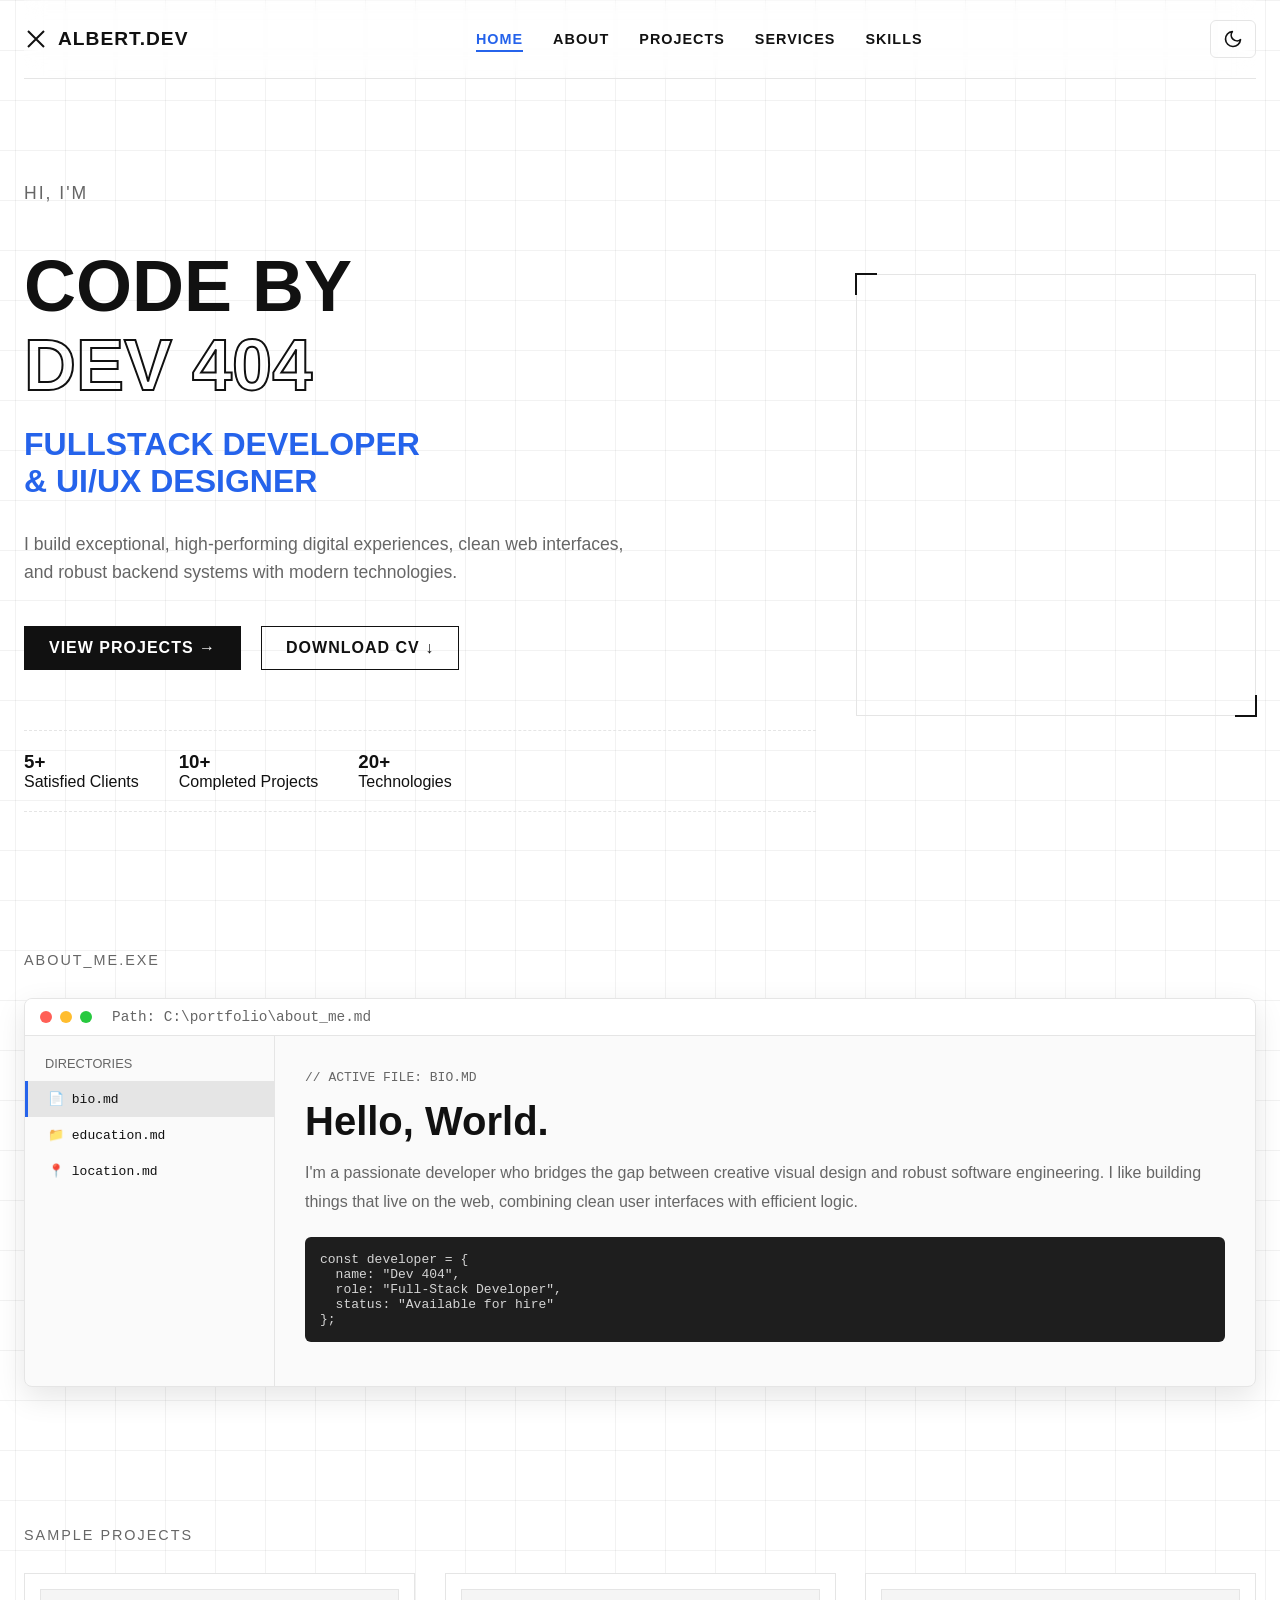
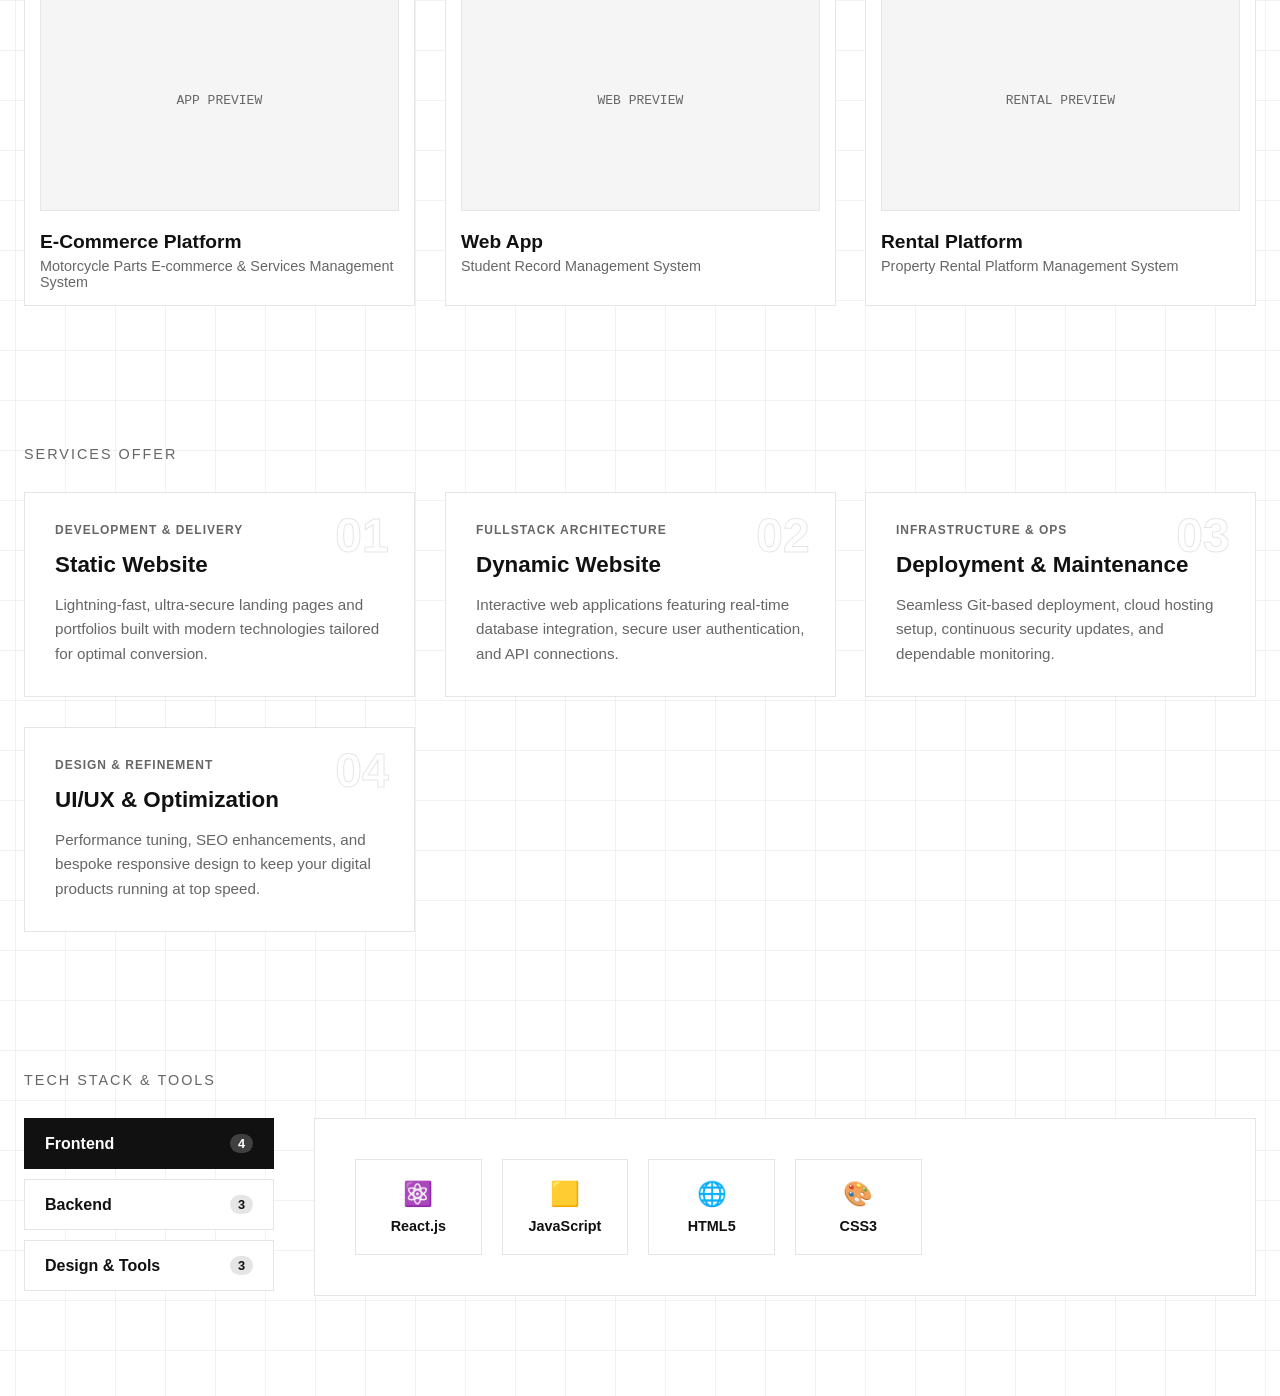
==== MyPortfolio/index.html @ 633fb39f "1" ====
<!DOCTYPE html>
<html lang="en" data-theme="light">
<head>
    <meta charset="UTF-8">
    <meta name="viewport" content="width=device-width, initial-scale=1.0">
    <title>Code By Dev404 | Portfolio</title>
    <link rel="stylesheet" href="style.css">
</head>
<body>

    <div class="container">
        <!-- Navigation -->
        <nav class="fade-in">
            <a href="#home" class="logo">
                <svg width="24" height="24" viewBox="0 0 24 24" fill="none" stroke="currentColor" stroke-width="2"><path d="M20 4L4 20M20 20L4 4"></path></svg>
                ALBERT.DEV
            </a>
            <ul class="nav-links">
                <li><a href="#home" class="nav-item active-link">Home</a></li>
                <li><a href="#about" class="nav-item">About</a></li>
                <li><a href="#projects" class="nav-item">Projects</a></li>
                <li><a href="#services" class="nav-item">Services</a></li>
                <li><a href="#skills" class="nav-item">Skills</a></li>
            </ul>
            <button class="theme-toggle" id="themeToggle" aria-label="Toggle Dark Mode">
                <svg id="themeIcon" width="20" height="20" viewBox="0 0 24 24" fill="none" stroke="currentColor" stroke-width="2" stroke-linecap="round" stroke-linejoin="round">
                    <path d="M21 12.79A9 9 0 1 1 11.21 3 7 7 0 0 0 21 12.79z"></path>
                </svg>
            </button>
        </nav>

        <!-- Hero Section -->
        <section id="home" class="hero scroll-section">
            <div class="hero-text fade-in">
                <p class="section-header">Hi, I'm</p>
                <h1>CODE BY <br><span class="outline-text">DEV 404</span></h1>
                <h2>Fullstack Developer <br>& UI/UX Designer</h2>
                <p>I build exceptional, high-performing digital experiences, clean web interfaces, and robust backend systems with modern technologies.</p>
                
                <div class="btn-group">
                    <a href="#projects" class="btn btn-primary">View Projects →</a>
                    <a href="#" class="btn btn-outline">Download CV ↓</a>
                </div>

                <div class="stats">
                    <div class="stat-item">
                        <h3>5+</h3>
                        <span>Satisfied Clients</span>
                    </div>
                    <div class="stat-item">
                        <h3>10+</h3>
                        <span>Completed Projects</span>
                    </div>
                    <div class="stat-item">
                        <h3>20+</h3>
                        <span>Technologies</span>
                    </div>
                </div>
            </div>
            
            <div class="hero-image fade-in">
                <div class="hero-image-wrapper" id="hero3D">
                    <div class="glitch-img"></div>
                </div>
            </div>
        </section>

        <!-- About Section -->
        <section id="about" class="scroll-section">
            <p class="section-header fade-in">About_Me.exe</p>
            <div class="terminal-window fade-in">
                <div class="terminal-top">
                    <div class="dots">
                        <div class="dot red"></div>
                        <div class="dot yellow"></div>
                        <div class="dot green"></div>
                    </div>
                    <div class="terminal-title">Path: C:\portfolio\about_me.md</div>
                </div>
                <div class="terminal-body">
                    <div class="terminal-sidebar">
                        <div class="dir-title">Directories</div>
                        <ul class="file-list" id="aboutTabs">
                            <li class="active" data-target="bio">📄 bio.md</li>
                            <li data-target="education">📁 education.md</li>
                            <li data-target="location">📍 location.md</li>
                        </ul>
                    </div>
                    <div class="terminal-content">
                        <div id="bio" class="tab-pane active">
                            <p style="font-family: monospace; color: var(--text-muted); margin-bottom: 10px;">// ACTIVE FILE: BIO.MD</p>
                            <h2>Hello, World.</h2>
                            <p>I'm a passionate developer who bridges the gap between creative visual design and robust software engineering. I like building things that live on the web, combining clean user interfaces with efficient logic.</p>
                            <div class="code-block">
                                const developer = {<br>
                                &nbsp;&nbsp;name: "Dev 404",<br>
                                &nbsp;&nbsp;role: "Full-Stack Developer",<br>
                                &nbsp;&nbsp;status: "Available for hire"<br>
                                };
                            </div>
                        </div>
                        <div id="education" class="tab-pane">
                            <p style="font-family: monospace; color: var(--text-muted); margin-bottom: 10px;">// ACTIVE FILE: EDUCATION.MD</p>
                            <h2>Academic Background.</h2>
                            <p>As an Information Technology graduate, I love building my technical skills through hands-on personal projects and continuous learning.</p>
                            <p><strong>Degree:</strong> Bachelor of Science in Information Technology<br>
                            <strong>Status:</strong> Graduate / Lifelong Learner</p>
                        </div>
                        <div id="location" class="tab-pane">
                            <p style="font-family: monospace; color: var(--text-muted); margin-bottom: 10px;">// ACTIVE FILE: LOCATION.MD</p>
                            <h2>Geographic Node.</h2>
                            <p>Operating locally with full availability for remote collaboration globally.</p>
                            <p><strong>Base:</strong> Cebu City, Philippines<br>
                            <strong>Timezone:</strong> UTC+8 (Philippine Standard Time)</p>
                        </div>
                    </div>
                </div>
            </div>
        </section>

        <!-- Projects Section -->
        <section id="projects" class="scroll-section">
            <p class="section-header fade-in">Sample Projects</p>
            <div class="projects-grid">
                <div class="project-card fade-in stagger-1">
                    <div class="project-img-container">
                        <div class="project-img">APP PREVIEW</div>
                    </div>
                    <div class="project-info">
                        <h3>E-Commerce Platform</h3>
                        <p>Motorcycle Parts E-commerce & Services Management System</p>
                    </div>
                </div>
                <div class="project-card fade-in stagger-2">
                    <div class="project-img-container">
                        <div class="project-img">WEB PREVIEW</div>
                    </div>
                    <div class="project-info">
                        <h3>Web App</h3>
                        <p>Student Record Management System</p>
                    </div>
                </div>
                <div class="project-card fade-in stagger-3">
                    <div class="project-img-container">
                        <div class="project-img">RENTAL PREVIEW</div>
                    </div>
                    <div class="project-info">
                        <h3>Rental Platform</h3>
                        <p>Property Rental Platform Management System</p>
                    </div>
                </div>
            </div>
        </section>

        <!-- Services Section -->
        <section id="services" class="scroll-section">
            <p class="section-header fade-in">Services Offer</p>
            <div class="services-grid">
                <div class="service-card fade-in stagger-1">
                    <div class="service-number">01</div>
                    <h4>Development & Delivery</h4>
                    <h3>Static Website</h3>
                    <p>Lightning-fast, ultra-secure landing pages and portfolios built with modern technologies tailored for optimal conversion.</p>
                </div>
                <div class="service-card fade-in stagger-2">
                    <div class="service-number">02</div>
                    <h4>Fullstack Architecture</h4>
                    <h3>Dynamic Website</h3>
                    <p>Interactive web applications featuring real-time database integration, secure user authentication, and API connections.</p>
                </div>
                <div class="service-card fade-in stagger-3">
                    <div class="service-number">03</div>
                    <h4>Infrastructure & Ops</h4>
                    <h3>Deployment & Maintenance</h3>
                    <p>Seamless Git-based deployment, cloud hosting setup, continuous security updates, and dependable monitoring.</p>
                </div>
                <div class="service-card fade-in stagger-4">
                    <div class="service-number">04</div>
                    <h4>Design & Refinement</h4>
                    <h3>UI/UX & Optimization</h3>
                    <p>Performance tuning, SEO enhancements, and bespoke responsive design to keep your digital products running at top speed.</p>
                </div>
            </div>
        </section>

        <!-- Skills Section -->
        <section id="skills" class="scroll-section">
            <p class="section-header fade-in">Tech Stack & Tools</p>
            <div class="skills-container fade-in">
                <div class="skills-sidebar" id="skillTabs">
                    <div class="skill-tab active" data-target="frontend">
                        Frontend <span>4</span>
                    </div>
                    <div class="skill-tab" data-target="backend">
                        Backend <span>3</span>
                    </div>
                    <div class="skill-tab" data-target="tools">
                        Design & Tools <span>3</span>
                    </div>
                </div>
                
                <div class="skills-content">
                    <div id="frontend" class="skill-grid active">
                        <div class="skill-item"><h2>⚛️</h2><span>React.js</span></div>
                        <div class="skill-item"><h2>🟨</h2><span>JavaScript</span></div>
                        <div class="skill-item"><h2>🌐</h2><span>HTML5</span></div>
                        <div class="skill-item"><h2>🎨</h2><span>CSS3</span></div>
                    </div>
                    
                    <div id="backend" class="skill-grid">
                        <div class="skill-item"><h2>🐘</h2><span>PHP</span></div>
                        <div class="skill-item"><h2>🔺</h2><span>Laravel</span></div>
                        <div class="skill-item"><h2>🐬</h2><span>MySQL</span></div>
                    </div>
    
                    <div id="tools" class="skill-grid">
                        <div class="skill-item"><h2>🖌️</h2><span>Figma</span></div>
                        <div class="skill-item"><h2>📸</h2><span>Canva</span></div>
                        <div class="skill-item"><h2>✂️</h2><span>CapCut</span></div>
                    </div>
                </div>
            </div>
        </section>
    </div>

    <script src="script.js"></script>
</body>
</html>
---- MyPortfolio/style.css ----
:root {
    --bg-color: #ffffff;
    --text-main: #111111;
    --text-muted: #666666;
    --border-color: #e5e5e5;
    --grid-color: rgba(0,0,0,0.05);
    --accent-color: #2563eb;
    --card-bg: #ffffff;
    --terminal-bg: #fafafa;
    --hover-bg: #f5f5f5;
    --shadow-color: rgba(0,0,0,0.1);
}

[data-theme="dark"] {
    --bg-color: #0a0a0a;
    --text-main: #f5f5f5;
    --text-muted: #a3a3a3;
    --border-color: #333333;
    --grid-color: rgba(255,255,255,0.05);
    --accent-color: #60a5fa;
    --card-bg: #111111;
    --terminal-bg: #171717;
    --hover-bg: #222222;
    --shadow-color: rgba(255,255,255,0.05);
}

* {
    margin: 0;
    padding: 0;
    box-sizing: border-box;
    font-family: 'Segoe UI', Roboto, Helvetica, Arial, sans-serif;
    transition: background-color 0.4s ease, color 0.4s ease, border-color 0.4s ease, box-shadow 0.4s ease;
}

/* Enable smooth scrolling for nav links */
html {
    scroll-behavior: smooth;
    scroll-padding-top: 50px; 
}

body {
    background-color: var(--bg-color);
    color: var(--text-main);
    background-image: 
        linear-gradient(var(--grid-color) 1px, transparent 1px),
        linear-gradient(90deg, var(--grid-color) 1px, transparent 1px);
    background-size: 50px 50px;
    background-position: center top;
    overflow-x: hidden;
}

a { text-decoration: none; color: inherit; }

.container { max-width: 1300px; margin: 0 auto; padding: 0 24px; }
.scroll-section { padding-top: 40px; } /* Ensures spacing when scrolling */

/* --- Scroll Animations --- */
.fade-in {
    opacity: 0; transform: translateY(30px);
    transition: opacity 0.8s cubic-bezier(0.16, 1, 0.3, 1), transform 0.8s cubic-bezier(0.16, 1, 0.3, 1);
    will-change: opacity, transform;
}
.fade-in.visible { opacity: 1; transform: translateY(0); }
.stagger-1 { transition-delay: 0.1s; }
.stagger-2 { transition-delay: 0.2s; }
.stagger-3 { transition-delay: 0.3s; }
.stagger-4 { transition-delay: 0.4s; }

/* --- Navbar --- */
nav {
    display: flex; justify-content: space-between; align-items: center;
    padding: 20px 0; border-bottom: 1px solid var(--border-color);
    margin-bottom: 60px; position: sticky; top: 0; z-index: 100;
    background-color: rgba(var(--bg-color), 0.9);
    backdrop-filter: blur(10px);
}

.logo { font-weight: 900; font-size: 1.2rem; letter-spacing: 1px; display: flex; align-items: center; gap: 10px; cursor: pointer; transition: transform 0.3s ease; }
.logo:hover { transform: scale(1.05); }

.nav-links { display: flex; gap: 30px; list-style: none; font-size: 0.9rem; font-weight: 600; text-transform: uppercase; letter-spacing: 1px; }
.nav-item { position: relative; padding: 5px 0; display: inline-block; transition: color 0.3s ease; }
.nav-item::after { content: ''; position: absolute; bottom: 0; left: 0; width: 0%; height: 2px; background-color: var(--accent-color); transition: width 0.3s ease; }
.nav-item:hover, .nav-item.active-link { color: var(--accent-color); }
.nav-item:hover::after, .nav-item.active-link::after { width: 100%; }

.theme-toggle {
    background: none; border: 1px solid var(--border-color); color: var(--text-main);
    padding: 8px 12px; border-radius: 6px; cursor: pointer; display: flex; align-items: center; justify-content: center;
    transition: all 0.3s cubic-bezier(0.175, 0.885, 0.32, 1.275);
}
.theme-toggle:hover { background-color: var(--hover-bg); transform: scale(1.1) rotate(15deg); border-color: var(--text-main); }

/* --- Hero Section --- */
.hero { display: grid; grid-template-columns: 1fr 400px; gap: 40px; margin-bottom: 100px; align-items: center; }
.hero-text h1 { font-size: 4.5rem; line-height: 1.1; font-weight: 900; text-transform: uppercase; margin-bottom: 20px; transition: all 0.3s ease; }
.hero-text .outline-text { color: transparent; -webkit-text-stroke: 2px var(--text-main); transition: color 0.4s ease; }
.hero-text h1:hover .outline-text { color: var(--text-main); }
.hero-text h2 { font-size: 2rem; color: var(--accent-color); margin-bottom: 30px; text-transform: uppercase; }
.hero-text p { color: var(--text-muted); max-width: 600px; margin-bottom: 40px; font-size: 1.1rem; line-height: 1.6; }
.btn-group { display: flex; gap: 20px; margin-bottom: 60px; }
.btn {
    padding: 12px 24px; font-weight: 600; text-transform: uppercase; letter-spacing: 1px;
    border: 1px solid var(--text-main); cursor: pointer; position: relative; overflow: hidden; z-index: 1; transition: all 0.3s ease; text-align: center; display: inline-block;
}
.btn::before { content: ''; position: absolute; top: 0; left: -100%; width: 100%; height: 100%; background: var(--text-main); transition: all 0.4s cubic-bezier(0.16, 1, 0.3, 1); z-index: -1; }
.btn-primary { background-color: var(--text-main); color: var(--bg-color); }
.btn-primary:hover { box-shadow: 0 10px 20px var(--shadow-color); transform: translateY(-3px); }
.btn-outline { background-color: transparent; color: var(--text-main); }
.btn-outline:hover { color: var(--bg-color); transform: translateY(-3px); box-shadow: 0 10px 20px var(--shadow-color); }
.btn-outline:hover::before { left: 0; }
.stats { display: flex; gap: 40px; border-top: 1px dashed var(--border-color); border-bottom: 1px dashed var(--border-color); padding: 20px 0; }
.stat-item { transition: transform 0.3s ease; cursor: default; }
.stat-item:hover { transform: translateY(-5px) scale(1.05); color: var(--accent-color); }

/* Hero Image Hover 3D Frame */
.hero-image { perspective: 1000px; }
.hero-image-wrapper { position: relative; padding: 20px; border: 1px solid var(--border-color); transition: transform 0.1s ease-out; transform-style: preserve-3d; }
.hero-image-wrapper::before, .hero-image-wrapper::after { content: ''; position: absolute; width: 20px; height: 20px; border: 2px solid var(--text-main); }
.hero-image-wrapper::before { top: -2px; left: -2px; border-right: none; border-bottom: none; }
.hero-image-wrapper::after { bottom: -2px; right: -2px; border-left: none; border-top: none; }
.glitch-img {
    width: 100%; height: 400px; background: linear-gradient(45deg, #111, #333);
    background-image: url('https://images.unsplash.com/photo-1550751827-4bd374c3f58b?auto=format&fit=crop&q=80&w=500');
    background-size: cover; background-position: center;
    filter: grayscale(100%) contrast(120%); transition: filter 0.5s ease, transform 0.5s ease; transform: translateZ(20px);
}
.hero-image-wrapper:hover .glitch-img { filter: grayscale(0%) contrast(100%); }

/* --- About Terminal Section --- */
.section-header { margin-bottom: 30px; font-size: 0.9rem; text-transform: uppercase; letter-spacing: 2px; color: var(--text-muted); }
.terminal-window {
    border: 1px solid var(--border-color); border-radius: 8px; overflow: hidden; background-color: var(--terminal-bg);
    margin-bottom: 100px; box-shadow: 0 10px 30px var(--shadow-color); transition: transform 0.3s ease, box-shadow 0.3s ease;
}
.terminal-window:hover { box-shadow: 0 15px 40px var(--shadow-color); }
.terminal-top { display: flex; align-items: center; padding: 10px 15px; border-bottom: 1px solid var(--border-color); background-color: var(--card-bg); }
.dots { display: flex; gap: 8px; }
.dot { width: 12px; height: 12px; border-radius: 50%; }
.dot.red { background-color: #ff5f56; } .dot.yellow { background-color: #ffbd2e; } .dot.green { background-color: #27c93f; }
.terminal-title { margin-left: 20px; font-family: monospace; font-size: 0.9rem; color: var(--text-muted); }
.terminal-body { display: grid; grid-template-columns: 250px 1fr; min-height: 350px; }
.terminal-sidebar { border-right: 1px solid var(--border-color); padding: 20px 0; }
.dir-title { padding: 0 20px; font-size: 0.8rem; text-transform: uppercase; color: var(--text-muted); margin-bottom: 10px; }
.file-list { list-style: none; }
.file-list li { padding: 10px 20px; cursor: pointer; font-family: monospace; display: flex; align-items: center; gap: 10px; transition: all 0.2s ease; border-left: 3px solid transparent; }
.file-list li:hover { background-color: var(--hover-bg); transform: translateX(5px); }
.file-list li.active { background-color: var(--border-color); border-left-color: var(--accent-color); transform: translateX(0); }
.terminal-content { padding: 30px; position: relative; }
.tab-pane { display: none; opacity: 0; transform: translateY(10px); transition: all 0.4s ease; }
.tab-pane.active { display: block; opacity: 1; transform: translateY(0); }
.tab-pane h2 { font-size: 2.5rem; margin-bottom: 15px; }
.tab-pane p { color: var(--text-muted); line-height: 1.8; margin-bottom: 20px; }
.code-block { background-color: #1e1e1e; color: #d4d4d4; padding: 15px; border-radius: 6px; font-family: monospace; margin-top: 20px; transition: transform 0.3s ease; }
.code-block:hover { transform: scale(1.02); }

/* --- Projects Section --- */
.projects-grid { display: grid; grid-template-columns: repeat(auto-fit, minmax(350px, 1fr)); gap: 30px; margin-bottom: 100px; }
.project-card { border: 1px solid var(--border-color); background-color: var(--card-bg); padding: 15px; cursor: pointer; transition: all 0.4s cubic-bezier(0.175, 0.885, 0.32, 1.275); }
.project-card:hover { transform: translateY(-10px); box-shadow: 0 20px 40px var(--shadow-color); border-color: var(--accent-color); }
.project-img-container { overflow: hidden; margin-bottom: 20px; border: 1px solid var(--border-color); }
.project-img { width: 100%; height: 220px; background-color: var(--hover-bg); display: flex; align-items: center; justify-content: center; font-family: monospace; color: var(--text-muted); transition: transform 0.6s cubic-bezier(0.16, 1, 0.3, 1); }
.project-card:hover .project-img { transform: scale(1.08) rotate(1deg); }
.project-info h3 { font-size: 1.2rem; margin-bottom: 5px; transition: color 0.3s ease; }
.project-card:hover .project-info h3 { color: var(--accent-color); }
.project-info p { font-size: 0.9rem; color: var(--text-muted); }

/* --- Services Section --- */
.services-grid { display: grid; grid-template-columns: repeat(auto-fit, minmax(300px, 1fr)); gap: 30px; margin-bottom: 100px; }
.service-card {
    border: 1px solid var(--border-color); background-color: var(--card-bg); padding: 30px; position: relative;
    transition: transform 0.3s ease, box-shadow 0.3s ease, border-color 0.3s ease;
}
.service-card:hover { transform: translateY(-5px); box-shadow: 0 15px 30px var(--shadow-color); border-color: var(--text-main); }
.service-number {
    font-size: 3rem; font-weight: 900; position: absolute; top: 15px; right: 25px;
    color: transparent; -webkit-text-stroke: 1px var(--border-color); transition: -webkit-text-stroke 0.3s;
}
.service-card:hover .service-number { -webkit-text-stroke: 1px var(--accent-color); }
.service-card h4 { font-size: 0.75rem; text-transform: uppercase; color: var(--text-muted); margin-bottom: 15px; letter-spacing: 1px; }
.service-card h3 { font-size: 1.4rem; margin-bottom: 15px; }
.service-card p { font-size: 0.95rem; color: var(--text-muted); line-height: 1.6; }


/* --- Skills Section --- */
.skills-container { display: grid; grid-template-columns: 250px 1fr; gap: 40px; margin-bottom: 100px; }
.skills-sidebar { display: flex; flex-direction: column; gap: 10px; }
.skill-tab {
    padding: 15px 20px; border: 1px solid var(--border-color); background-color: var(--card-bg);
    cursor: pointer; display: flex; justify-content: space-between; align-items: center;
    font-weight: 600; transition: all 0.3s ease;
}
.skill-tab span { background: var(--border-color); padding: 2px 8px; border-radius: 10px; font-size: 0.8rem; transition: background 0.3s; }
.skill-tab:hover { background-color: var(--hover-bg); transform: translateX(5px); }
.skill-tab.active { border-color: var(--text-main); background-color: var(--text-main); color: var(--bg-color); transform: translateX(0); }
.skill-tab.active span { background-color: rgba(255,255,255,0.2); }
.skills-content { border: 1px solid var(--border-color); padding: 40px; background-color: var(--card-bg); }
.skill-grid { display: none; grid-template-columns: repeat(auto-fill, minmax(120px, 1fr)); gap: 20px; }
.skill-grid.active { display: grid; animation: tabFadeIn 0.4s ease forwards; }
@keyframes tabFadeIn { from { opacity: 0; transform: translateY(10px); } to { opacity: 1; transform: translateY(0); } }
.skill-item {
    border: 1px solid var(--border-color); padding: 20px 10px; text-align: center;
    background-color: var(--bg-color); cursor: default; transition: all 0.3s cubic-bezier(0.175, 0.885, 0.32, 1.275);
}
.skill-item h2 { transition: transform 0.3s ease; }
.skill-item:hover { transform: translateY(-8px); border-color: var(--accent-color); box-shadow: 0 10px 20px var(--shadow-color); }
.skill-item:hover h2 { transform: scale(1.2); }
.skill-item span { display: block; margin-top: 10px; font-weight: 600; font-size: 0.9rem; }

/* Responsive */
@media (max-width: 900px) {
    .hero { grid-template-columns: 1fr; }
    .hero-text h1 { font-size: 3rem; }
    .terminal-body { grid-template-columns: 1fr; }
    .terminal-sidebar { border-right: none; border-bottom: 1px solid var(--border-color); display: flex; overflow-x: auto; }
    .file-list { display: flex; }
    .file-list li { border-left: none; border-bottom: 3px solid transparent; }
    .file-list li.active { border-left: none; border-bottom-color: var(--accent-color); }
    .file-list li:hover { transform: translateY(-3px); }
    .skills-container { grid-template-columns: 1fr; }
    .nav-links { display: none; } /* Hide nav on mobile for space */
}
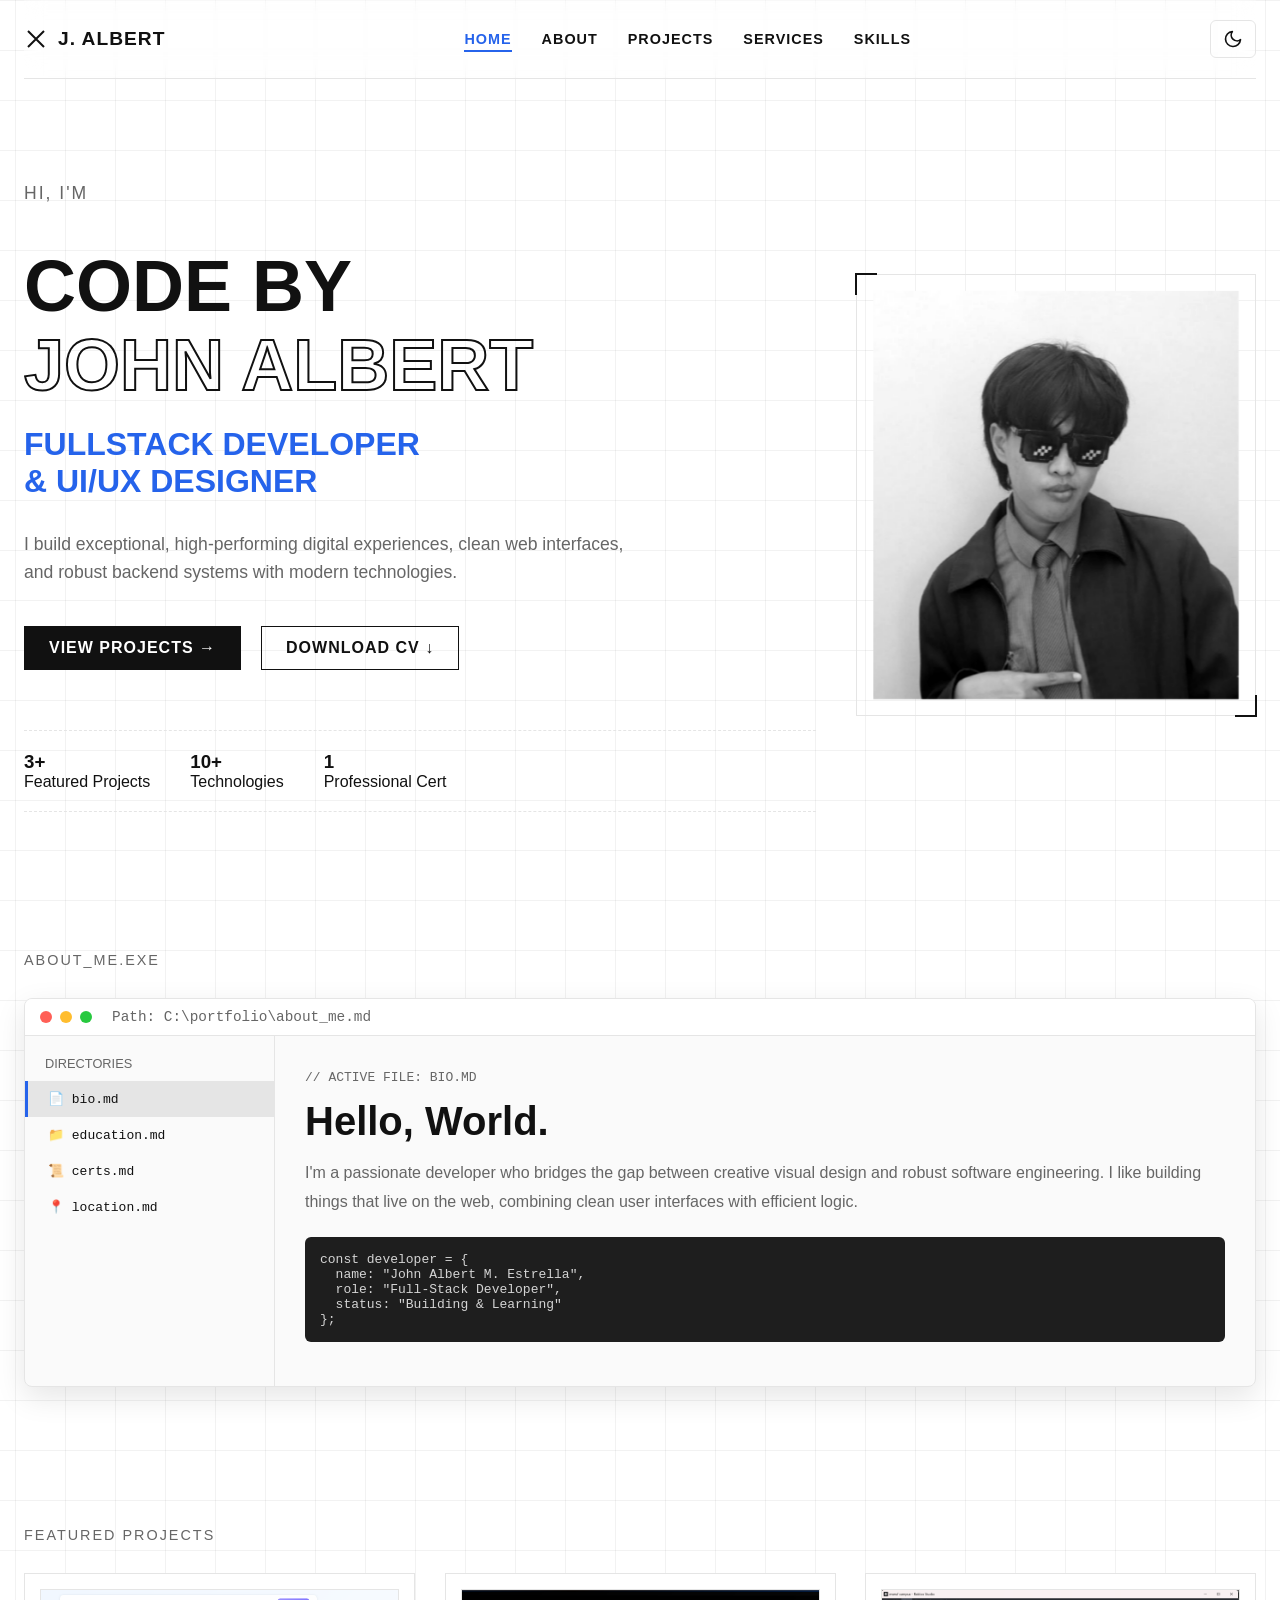
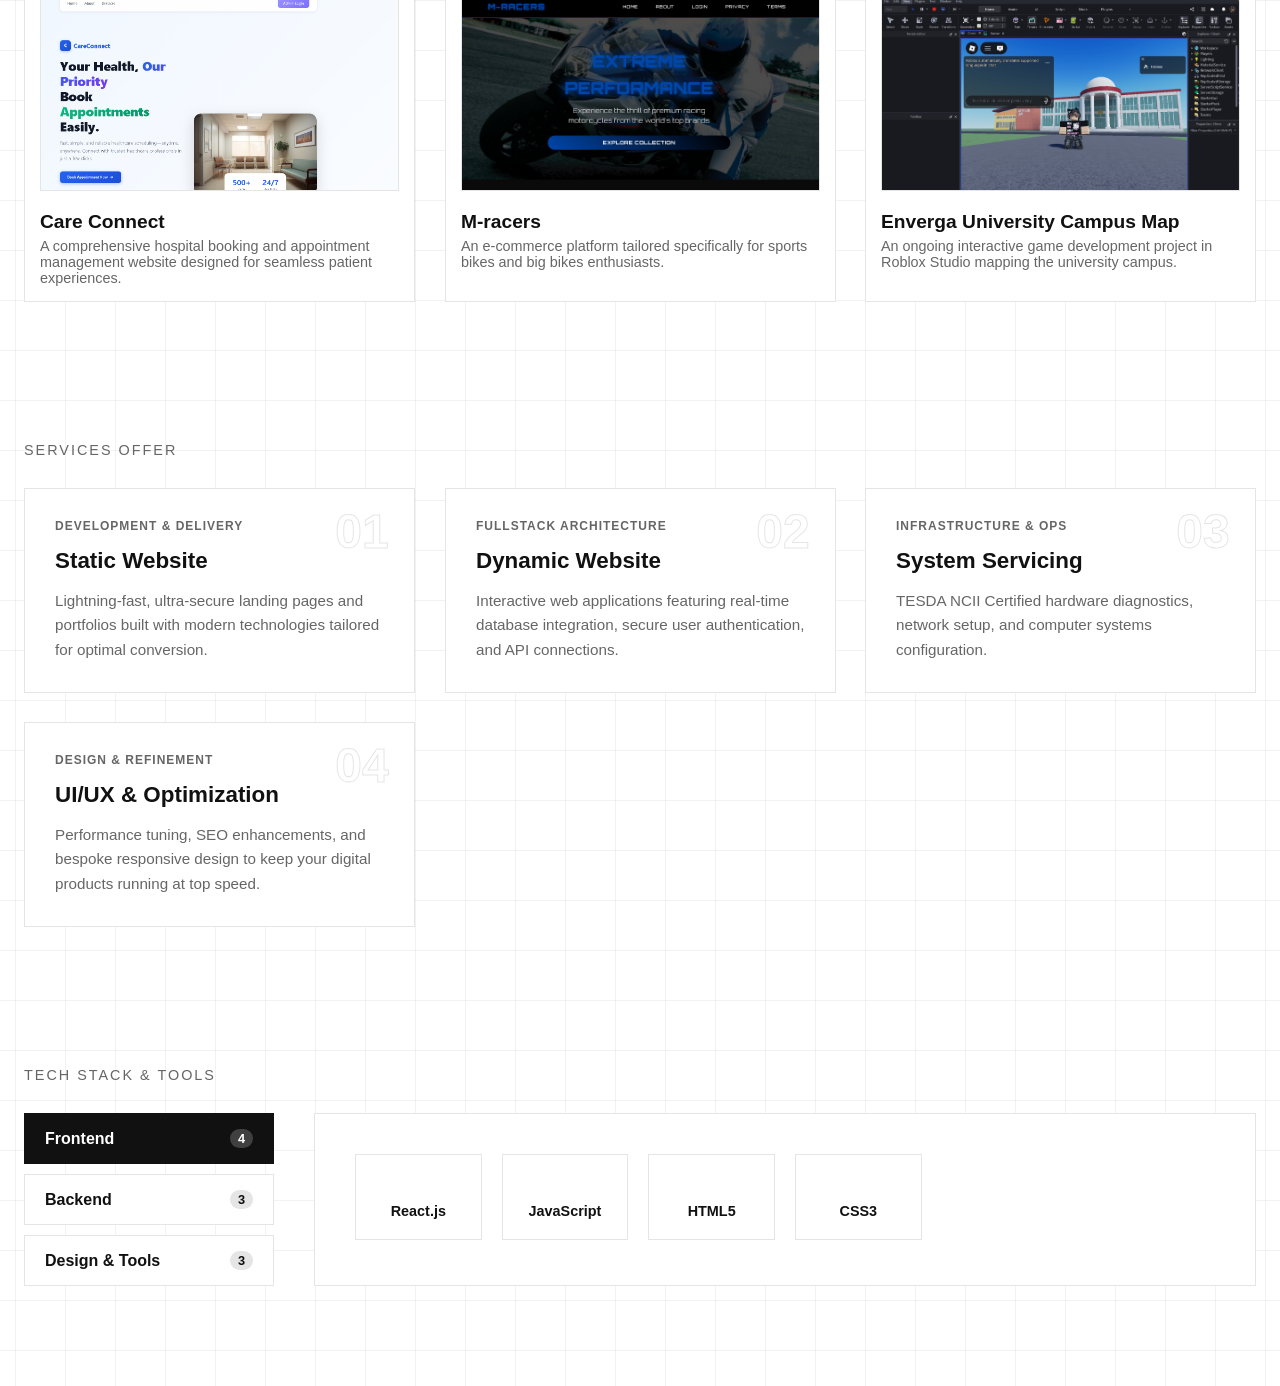
==== commit d9a81650: "k" ====
--- a/MyPortfolio/index.html
+++ b/MyPortfolio/index.html
@@ -3,7 +3,7 @@
 <head>
     <meta charset="UTF-8">
     <meta name="viewport" content="width=device-width, initial-scale=1.0">
-    <title>Code By Dev404 | Portfolio</title>
+    <title>John Albert M. Estrella | Portfolio</title>
     <link rel="stylesheet" href="style.css">
 </head>
 <body>
@@ -13,7 +13,7 @@
         <nav class="fade-in">
             <a href="#home" class="logo">
                 <svg width="24" height="24" viewBox="0 0 24 24" fill="none" stroke="currentColor" stroke-width="2"><path d="M20 4L4 20M20 20L4 4"></path></svg>
-                ALBERT.DEV
+                J. ALBERT
             </a>
             <ul class="nav-links">
                 <li><a href="#home" class="nav-item active-link">Home</a></li>
@@ -33,7 +33,7 @@
         <section id="home" class="hero scroll-section">
             <div class="hero-text fade-in">
                 <p class="section-header">Hi, I'm</p>
-                <h1>CODE BY <br><span class="outline-text">DEV 404</span></h1>
+                <h1>CODE BY <br><span class="outline-text">JOHN ALBERT</span></h1>
                 <h2>Fullstack Developer <br>& UI/UX Designer</h2>
                 <p>I build exceptional, high-performing digital experiences, clean web interfaces, and robust backend systems with modern technologies.</p>
                 
@@ -44,22 +44,23 @@
 
                 <div class="stats">
                     <div class="stat-item">
-                        <h3>5+</h3>
-                        <span>Satisfied Clients</span>
+                        <h3>3+</h3>
+                        <span>Featured Projects</span>
                     </div>
                     <div class="stat-item">
                         <h3>10+</h3>
-                        <span>Completed Projects</span>
+                        <span>Technologies</span>
                     </div>
                     <div class="stat-item">
-                        <h3>20+</h3>
-                        <span>Technologies</span>
+                        <h3>1</h3>
+                        <span>Professional Cert</span>
                     </div>
                 </div>
             </div>
             
             <div class="hero-image fade-in">
                 <div class="hero-image-wrapper" id="hero3D">
+                    <!-- Replace the url inside style.css for .glitch-img with your own photo later -->
                     <div class="glitch-img"></div>
                 </div>
             </div>
@@ -83,6 +84,7 @@
                         <ul class="file-list" id="aboutTabs">
                             <li class="active" data-target="bio">📄 bio.md</li>
                             <li data-target="education">📁 education.md</li>
+                            <li data-target="certs">📜 certs.md</li>
                             <li data-target="location">📍 location.md</li>
                         </ul>
                     </div>
@@ -93,24 +95,30 @@
                             <p>I'm a passionate developer who bridges the gap between creative visual design and robust software engineering. I like building things that live on the web, combining clean user interfaces with efficient logic.</p>
                             <div class="code-block">
                                 const developer = {<br>
-                                &nbsp;&nbsp;name: "Dev 404",<br>
+                                &nbsp;&nbsp;name: "John Albert M. Estrella",<br>
                                 &nbsp;&nbsp;role: "Full-Stack Developer",<br>
-                                &nbsp;&nbsp;status: "Available for hire"<br>
+                                &nbsp;&nbsp;status: "Building & Learning"<br>
                                 };
                             </div>
                         </div>
                         <div id="education" class="tab-pane">
                             <p style="font-family: monospace; color: var(--text-muted); margin-bottom: 10px;">// ACTIVE FILE: EDUCATION.MD</p>
                             <h2>Academic Background.</h2>
-                            <p>As an Information Technology graduate, I love building my technical skills through hands-on personal projects and continuous learning.</p>
-                            <p><strong>Degree:</strong> Bachelor of Science in Information Technology<br>
-                            <strong>Status:</strong> Graduate / Lifelong Learner</p>
+                            <p>I love building my technical skills through hands-on personal projects and continuous learning.</p>
+                            <p><strong>School:</strong> Enverga University<br>
+                            <strong>Status:</strong> Lifelong Learner</p>
+                        </div>
+                        <div id="certs" class="tab-pane">
+                            <p style="font-family: monospace; color: var(--text-muted); margin-bottom: 10px;">// ACTIVE FILE: CERTS.MD</p>
+                            <h2>Credentials & Certifications.</h2>
+                            <p><strong>TESDA NCII: Computer Systems Servicing (CSS)</strong></p>
+                            <p>Certified competence in installing, configuring, diagnosing, and maintaining computer systems and networks.</p>
                         </div>
                         <div id="location" class="tab-pane">
                             <p style="font-family: monospace; color: var(--text-muted); margin-bottom: 10px;">// ACTIVE FILE: LOCATION.MD</p>
                             <h2>Geographic Node.</h2>
                             <p>Operating locally with full availability for remote collaboration globally.</p>
-                            <p><strong>Base:</strong> Cebu City, Philippines<br>
+                            <p><strong>Base:</strong> Philippines<br>
                             <strong>Timezone:</strong> UTC+8 (Philippine Standard Time)</p>
                         </div>
                     </div>
@@ -120,35 +128,42 @@
 
         <!-- Projects Section -->
         <section id="projects" class="scroll-section">
-            <p class="section-header fade-in">Sample Projects</p>
+            <p class="section-header fade-in">Featured Projects</p>
             <div class="projects-grid">
+                
+                <!-- Project 1 -->
                 <div class="project-card fade-in stagger-1">
                     <div class="project-img-container">
-                        <div class="project-img">APP PREVIEW</div>
+                        <img src="project1.png" alt="Care Connect Preview" class="project-image">
                     </div>
                     <div class="project-info">
-                        <h3>E-Commerce Platform</h3>
-                        <p>Motorcycle Parts E-commerce & Services Management System</p>
-                    </div>
-                </div>
+                        <h3>Care Connect</h3>
+                        <p>A comprehensive hospital booking and appointment management website designed for seamless patient experiences.</p>
+                    </div>
+                </div>
+
+                <!-- Project 2 -->
                 <div class="project-card fade-in stagger-2">
                     <div class="project-img-container">
-                        <div class="project-img">WEB PREVIEW</div>
+                        <img src="project2.png" alt="M-racers Preview" class="project-image">
                     </div>
                     <div class="project-info">
-                        <h3>Web App</h3>
-                        <p>Student Record Management System</p>
-                    </div>
-                </div>
+                        <h3>M-racers</h3>
+                        <p>An e-commerce platform tailored specifically for sports bikes and big bikes enthusiasts.</p>
+                    </div>
+                </div>
+
+                <!-- Project 3 -->
                 <div class="project-card fade-in stagger-3">
                     <div class="project-img-container">
-                        <div class="project-img">RENTAL PREVIEW</div>
+                        <img src="project3.png" alt="Enverga Campus Map Preview" class="project-image">
                     </div>
                     <div class="project-info">
-                        <h3>Rental Platform</h3>
-                        <p>Property Rental Platform Management System</p>
-                    </div>
-                </div>
+                        <h3>Enverga University Campus Map</h3>
+                        <p>An ongoing interactive game development project in Roblox Studio mapping the university campus.</p>
+                    </div>
+                </div>
+
             </div>
         </section>
 
@@ -171,8 +186,8 @@
                 <div class="service-card fade-in stagger-3">
                     <div class="service-number">03</div>
                     <h4>Infrastructure & Ops</h4>
-                    <h3>Deployment & Maintenance</h3>
-                    <p>Seamless Git-based deployment, cloud hosting setup, continuous security updates, and dependable monitoring.</p>
+                    <h3>System Servicing</h3>
+                    <p>TESDA NCII Certified hardware diagnostics, network setup, and computer systems configuration.</p>
                 </div>
                 <div class="service-card fade-in stagger-4">
                     <div class="service-number">04</div>
@@ -200,24 +215,59 @@
                 </div>
                 
                 <div class="skills-content">
+                    
+                    <!-- Frontend Template -->
                     <div id="frontend" class="skill-grid active">
-                        <div class="skill-item"><h2>⚛️</h2><span>React.js</span></div>
-                        <div class="skill-item"><h2>🟨</h2><span>JavaScript</span></div>
-                        <div class="skill-item"><h2>🌐</h2><span>HTML5</span></div>
-                        <div class="skill-item"><h2>🎨</h2><span>CSS3</span></div>
+                        <div class="skill-item">
+                            <img src="F_ic.react.png" alt="" class="skill-icon">
+                            <span>React.js</span>
+                        </div>
+                        <div class="skill-item">
+                            <img src="F_ic.javascript.png" alt="" class="skill-icon">
+                            <span>JavaScript</span>
+                        </div>
+                        <div class="skill-item">
+                            <img src="F_ic.html.png" alt="" class="skill-icon">
+                            <span>HTML5</span>
+                        </div>
+                        <div class="skill-item">
+                            <img src="F_ic.css.png" alt="" class="skill-icon">
+                            <span>CSS3</span>
+                        </div>
                     </div>
                     
+                    <!-- Backend Template -->
                     <div id="backend" class="skill-grid">
-                        <div class="skill-item"><h2>🐘</h2><span>PHP</span></div>
-                        <div class="skill-item"><h2>🔺</h2><span>Laravel</span></div>
-                        <div class="skill-item"><h2>🐬</h2><span>MySQL</span></div>
+                        <div class="skill-item">
+                            <img src="B_ic.php.png" alt="" class="skill-icon">
+                            <span>PHP</span>
+                        </div>
+                        <div class="skill-item">
+                            <img src="B_ic.laravel.png" alt="" class="skill-icon">
+                            <span>Laravel</span>
+                        </div>
+                        <div class="skill-item">
+                            <img src="B_ic.mysql.png" alt="" class="skill-icon">
+                            <span>MySQL</span>
+                        </div>
                     </div>
     
+                    <!-- Design & Tools Template -->
                     <div id="tools" class="skill-grid">
-                        <div class="skill-item"><h2>🖌️</h2><span>Figma</span></div>
-                        <div class="skill-item"><h2>📸</h2><span>Canva</span></div>
-                        <div class="skill-item"><h2>✂️</h2><span>CapCut</span></div>
-                    </div>
+                        <div class="skill-item">
+                            <img src="D_ic.figma.png" alt="" class="skill-icon">
+                            <span>Figma</span>
+                        </div>
+                        <div class="skill-item">
+                            <img src="D_ic.canva.png" alt="" class="skill-icon">
+                            <span>Canva</span>
+                        </div>
+                        <div class="skill-item">
+                            <img src="D_ic.roblox.png" alt="" class="skill-icon">
+                            <span>Roblox Studio</span>
+                        </div>
+                    </div>
+
                 </div>
             </div>
         </section>
--- a/MyPortfolio/style.css
+++ b/MyPortfolio/style.css
@@ -121,7 +121,7 @@
 .hero-image-wrapper::after { bottom: -2px; right: -2px; border-left: none; border-top: none; }
 .glitch-img {
     width: 100%; height: 400px; background: linear-gradient(45deg, #111, #333);
-    background-image: url('https://images.unsplash.com/photo-1550751827-4bd374c3f58b?auto=format&fit=crop&q=80&w=500');
+    background-image: url('myPhoto.jpg');
     background-size: cover; background-position: center;
     filter: grayscale(100%) contrast(120%); transition: filter 0.5s ease, transform 0.5s ease; transform: translateZ(20px);
 }
@@ -158,9 +158,21 @@
 .projects-grid { display: grid; grid-template-columns: repeat(auto-fit, minmax(350px, 1fr)); gap: 30px; margin-bottom: 100px; }
 .project-card { border: 1px solid var(--border-color); background-color: var(--card-bg); padding: 15px; cursor: pointer; transition: all 0.4s cubic-bezier(0.175, 0.885, 0.32, 1.275); }
 .project-card:hover { transform: translateY(-10px); box-shadow: 0 20px 40px var(--shadow-color); border-color: var(--accent-color); }
-.project-img-container { overflow: hidden; margin-bottom: 20px; border: 1px solid var(--border-color); }
-.project-img { width: 100%; height: 220px; background-color: var(--hover-bg); display: flex; align-items: center; justify-content: center; font-family: monospace; color: var(--text-muted); transition: transform 0.6s cubic-bezier(0.16, 1, 0.3, 1); }
-.project-card:hover .project-img { transform: scale(1.08) rotate(1deg); }
+.project-image { 
+    width: 100%;
+    height: 100%;
+    object-fit: cover; 
+    object-position: top center; 
+    display: block; 
+    transition: transform 0.6s cubic-bezier(0.16, 1, 0.3, 1); 
+}.project-img-container {
+    overflow: hidden;
+    margin-bottom: 20px;
+    border: 1px solid var(--border-color);
+    background-color: var(--hover-bg);
+    aspect-ratio: 16 / 9; 
+    width: 100%;
+}.project-card:hover .project-img { transform: scale(1.08) rotate(1deg); }
 .project-info h3 { font-size: 1.2rem; margin-bottom: 5px; transition: color 0.3s ease; }
 .project-card:hover .project-info h3 { color: var(--accent-color); }
 .project-info p { font-size: 0.9rem; color: var(--text-muted); }
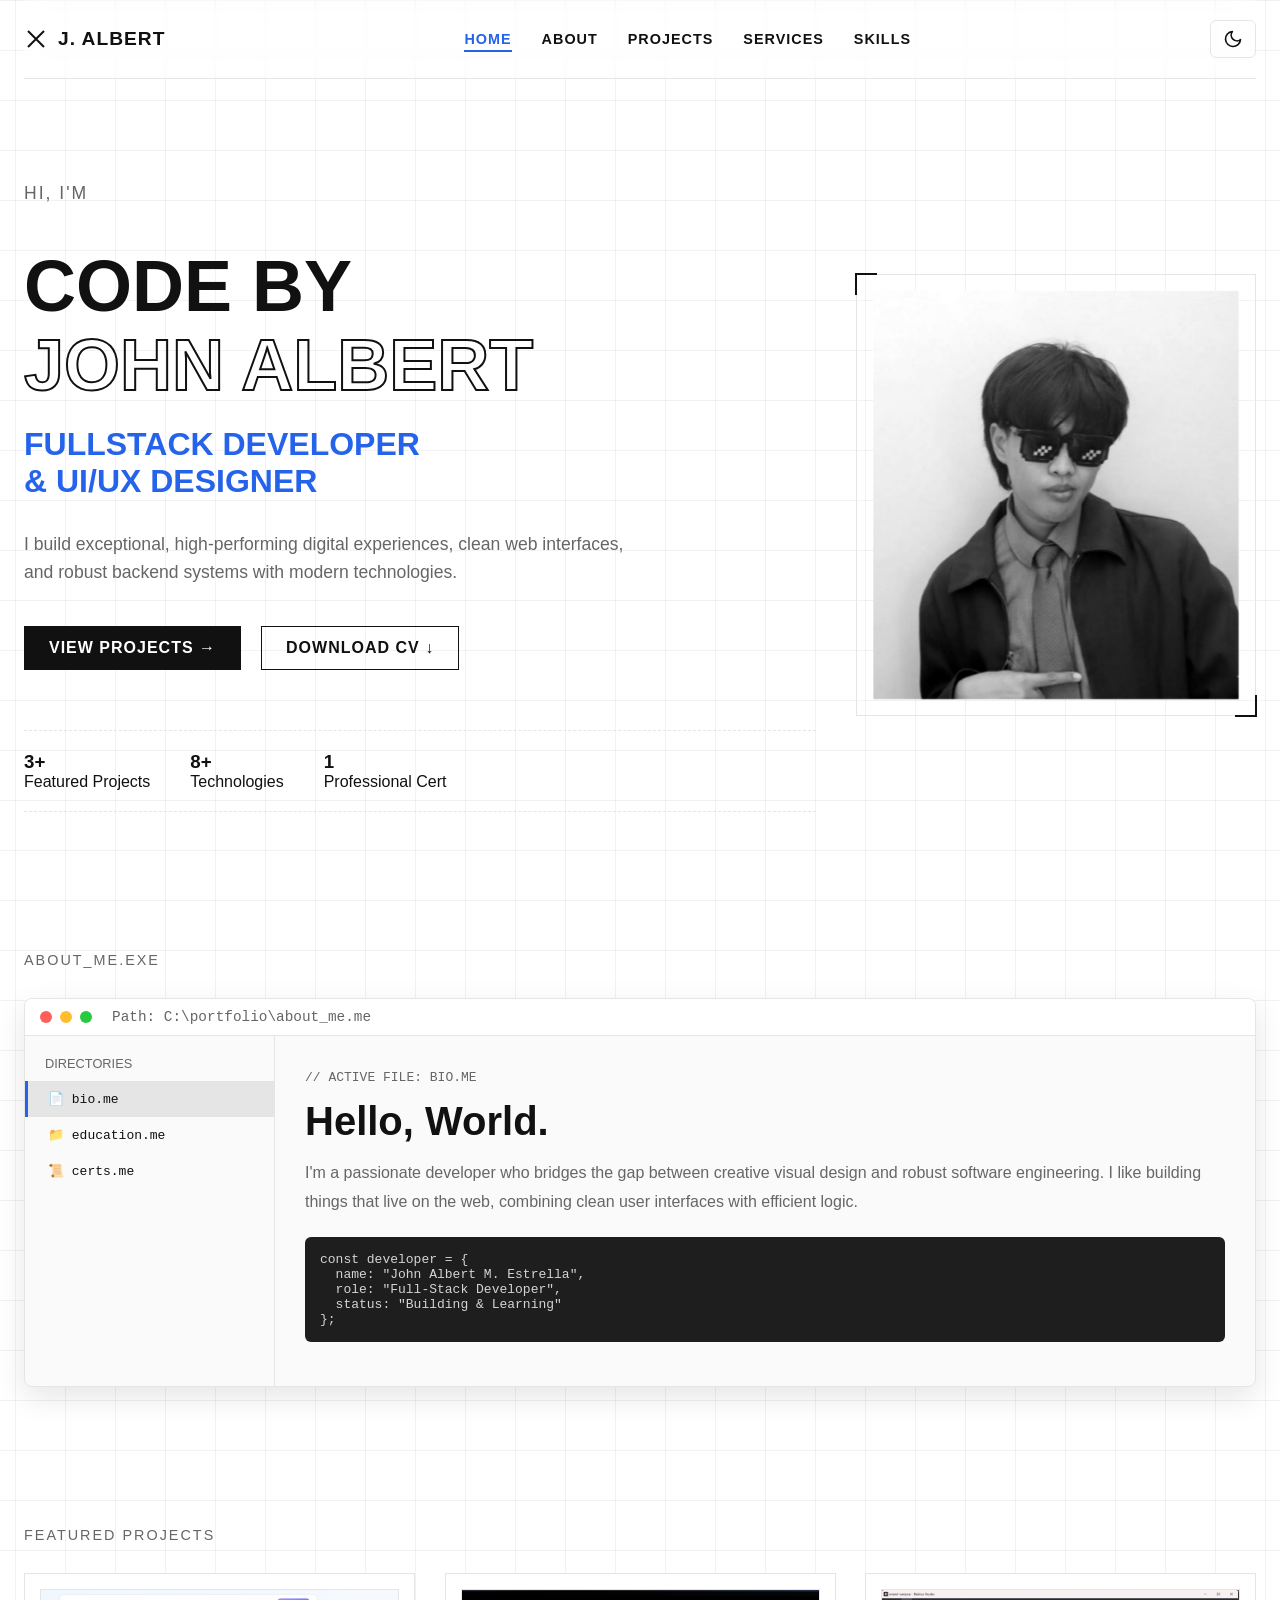
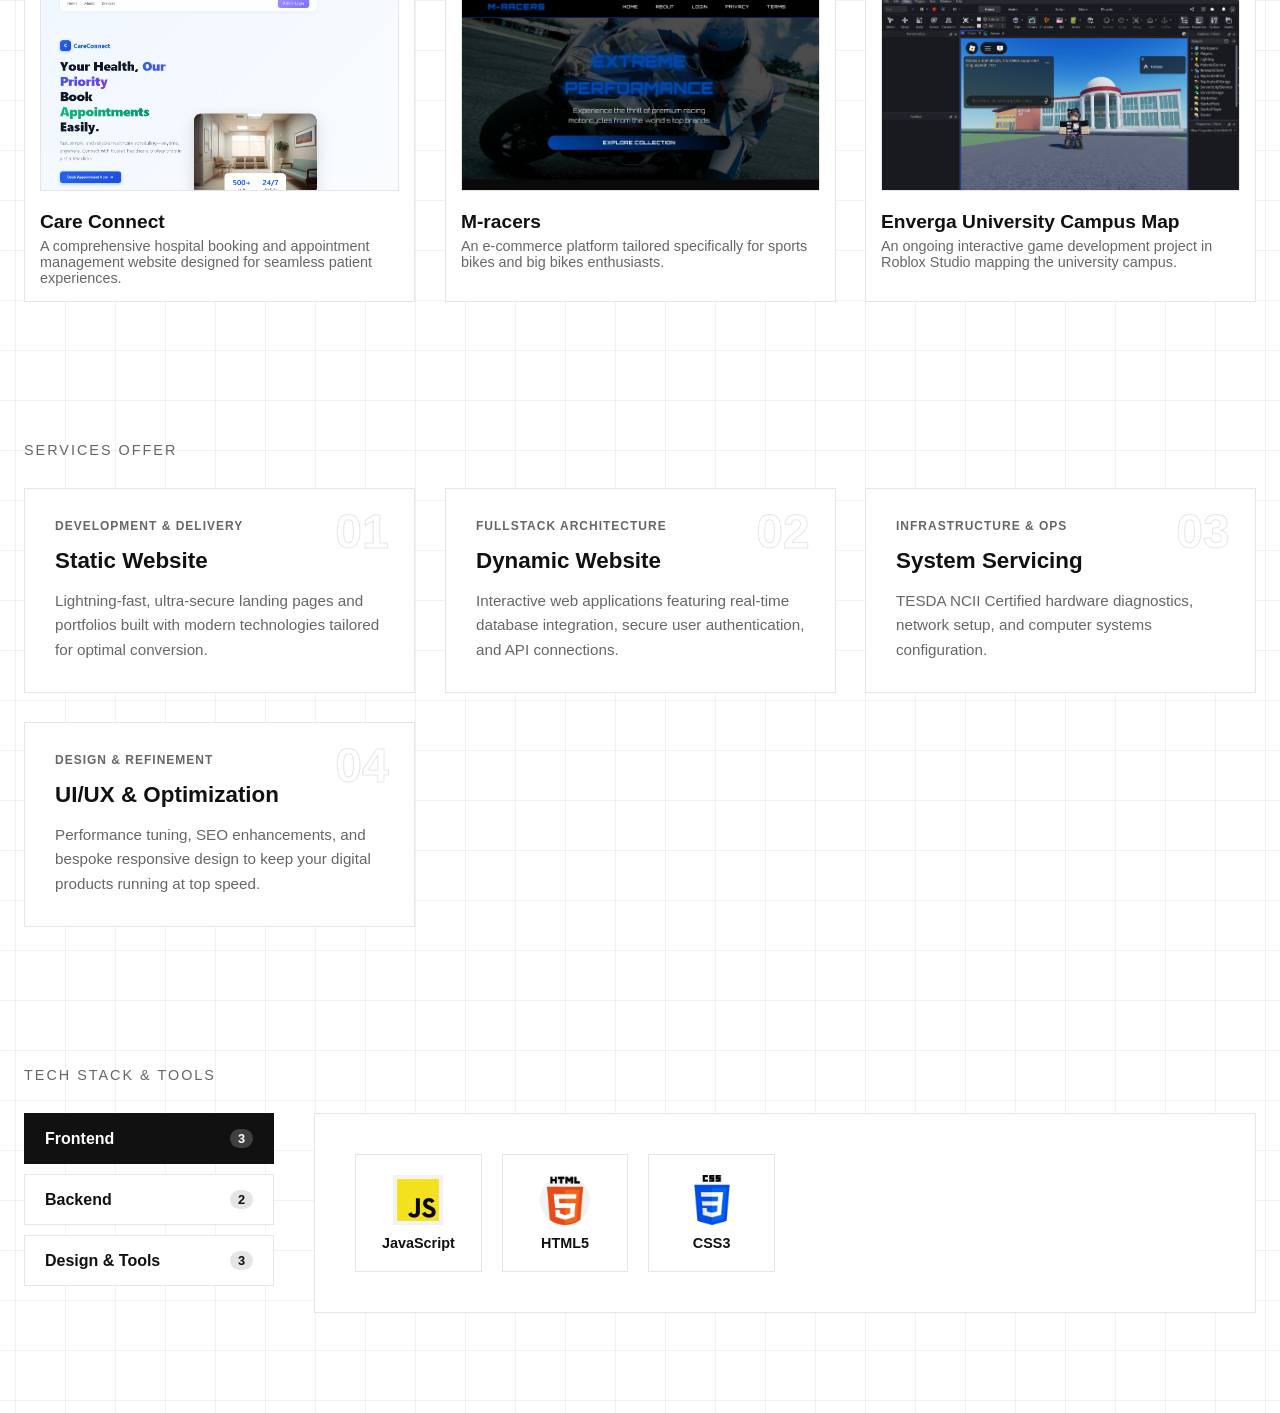
==== commit d33121b1: "commit" ====
--- a/MyPortfolio/index.html
+++ b/MyPortfolio/index.html
@@ -48,7 +48,7 @@
                         <span>Featured Projects</span>
                     </div>
                     <div class="stat-item">
-                        <h3>10+</h3>
+                        <h3>8+</h3>
                         <span>Technologies</span>
                     </div>
                     <div class="stat-item">
@@ -76,21 +76,20 @@
                         <div class="dot yellow"></div>
                         <div class="dot green"></div>
                     </div>
-                    <div class="terminal-title">Path: C:\portfolio\about_me.md</div>
+                    <div class="terminal-title">Path: C:\portfolio\about_me.me</div>
                 </div>
                 <div class="terminal-body">
                     <div class="terminal-sidebar">
                         <div class="dir-title">Directories</div>
                         <ul class="file-list" id="aboutTabs">
-                            <li class="active" data-target="bio">📄 bio.md</li>
-                            <li data-target="education">📁 education.md</li>
-                            <li data-target="certs">📜 certs.md</li>
-                            <li data-target="location">📍 location.md</li>
+                            <li class="active" data-target="bio">📄 bio.me</li>
+                            <li data-target="education">📁 education.me</li>
+                            <li data-target="certs">📜 certs.me</li>
                         </ul>
                     </div>
                     <div class="terminal-content">
                         <div id="bio" class="tab-pane active">
-                            <p style="font-family: monospace; color: var(--text-muted); margin-bottom: 10px;">// ACTIVE FILE: BIO.MD</p>
+                            <p style="font-family: monospace; color: var(--text-muted); margin-bottom: 10px;">// ACTIVE FILE: BIO.ME</p>
                             <h2>Hello, World.</h2>
                             <p>I'm a passionate developer who bridges the gap between creative visual design and robust software engineering. I like building things that live on the web, combining clean user interfaces with efficient logic.</p>
                             <div class="code-block">
@@ -102,25 +101,19 @@
                             </div>
                         </div>
                         <div id="education" class="tab-pane">
-                            <p style="font-family: monospace; color: var(--text-muted); margin-bottom: 10px;">// ACTIVE FILE: EDUCATION.MD</p>
+                            <p style="font-family: monospace; color: var(--text-muted); margin-bottom: 10px;">// ACTIVE FILE: EDUCATION.ME</p>
                             <h2>Academic Background.</h2>
                             <p>I love building my technical skills through hands-on personal projects and continuous learning.</p>
                             <p><strong>School:</strong> Enverga University<br>
                             <strong>Status:</strong> Lifelong Learner</p>
                         </div>
                         <div id="certs" class="tab-pane">
-                            <p style="font-family: monospace; color: var(--text-muted); margin-bottom: 10px;">// ACTIVE FILE: CERTS.MD</p>
+                            <p style="font-family: monospace; color: var(--text-muted); margin-bottom: 10px;">// ACTIVE FILE: CERTS.ME</p>
                             <h2>Credentials & Certifications.</h2>
                             <p><strong>TESDA NCII: Computer Systems Servicing (CSS)</strong></p>
                             <p>Certified competence in installing, configuring, diagnosing, and maintaining computer systems and networks.</p>
                         </div>
-                        <div id="location" class="tab-pane">
-                            <p style="font-family: monospace; color: var(--text-muted); margin-bottom: 10px;">// ACTIVE FILE: LOCATION.MD</p>
-                            <h2>Geographic Node.</h2>
-                            <p>Operating locally with full availability for remote collaboration globally.</p>
-                            <p><strong>Base:</strong> Philippines<br>
-                            <strong>Timezone:</strong> UTC+8 (Philippine Standard Time)</p>
-                        </div>
+                        
                     </div>
                 </div>
             </div>
@@ -204,10 +197,10 @@
             <div class="skills-container fade-in">
                 <div class="skills-sidebar" id="skillTabs">
                     <div class="skill-tab active" data-target="frontend">
-                        Frontend <span>4</span>
+                        Frontend <span>3</span>
                     </div>
                     <div class="skill-tab" data-target="backend">
-                        Backend <span>3</span>
+                        Backend <span>2</span>
                     </div>
                     <div class="skill-tab" data-target="tools">
                         Design & Tools <span>3</span>
@@ -218,20 +211,17 @@
                     
                     <!-- Frontend Template -->
                     <div id="frontend" class="skill-grid active">
-                        <div class="skill-item">
-                            <img src="F_ic.react.png" alt="" class="skill-icon">
-                            <span>React.js</span>
-                        </div>
-                        <div class="skill-item">
-                            <img src="F_ic.javascript.png" alt="" class="skill-icon">
+                    
+                        <div class="skill-item">
+                            <img src="icon1.webp" alt="" class="skill-icon">
                             <span>JavaScript</span>
                         </div>
                         <div class="skill-item">
-                            <img src="F_ic.html.png" alt="" class="skill-icon">
+                            <img src="icon2.png" alt="" class="skill-icon">
                             <span>HTML5</span>
                         </div>
                         <div class="skill-item">
-                            <img src="F_ic.css.png" alt="" class="skill-icon">
+                            <img src="icon3.png" alt="" class="skill-icon">
                             <span>CSS3</span>
                         </div>
                     </div>
@@ -239,15 +229,12 @@
                     <!-- Backend Template -->
                     <div id="backend" class="skill-grid">
                         <div class="skill-item">
-                            <img src="B_ic.php.png" alt="" class="skill-icon">
+                            <img src="icon4.png" alt="" class="skill-icon">
                             <span>PHP</span>
                         </div>
-                        <div class="skill-item">
-                            <img src="B_ic.laravel.png" alt="" class="skill-icon">
-                            <span>Laravel</span>
-                        </div>
-                        <div class="skill-item">
-                            <img src="B_ic.mysql.png" alt="" class="skill-icon">
+                       
+                        <div class="skill-item">
+                            <img src="icon5.png" alt="" class="skill-icon">
                             <span>MySQL</span>
                         </div>
                     </div>
@@ -255,15 +242,15 @@
                     <!-- Design & Tools Template -->
                     <div id="tools" class="skill-grid">
                         <div class="skill-item">
-                            <img src="D_ic.figma.png" alt="" class="skill-icon">
+                            <img src="icon6.jpg" alt="" class="skill-icon">
                             <span>Figma</span>
                         </div>
                         <div class="skill-item">
-                            <img src="D_ic.canva.png" alt="" class="skill-icon">
+                            <img src="icon7.png" alt="" class="skill-icon">
                             <span>Canva</span>
                         </div>
                         <div class="skill-item">
-                            <img src="D_ic.roblox.png" alt="" class="skill-icon">
+                            <img src="icon8.png" alt="" class="skill-icon">
                             <span>Roblox Studio</span>
                         </div>
                     </div>
--- a/MyPortfolio/style.css
+++ b/MyPortfolio/style.css
@@ -210,15 +210,34 @@
 .skill-grid { display: none; grid-template-columns: repeat(auto-fill, minmax(120px, 1fr)); gap: 20px; }
 .skill-grid.active { display: grid; animation: tabFadeIn 0.4s ease forwards; }
 @keyframes tabFadeIn { from { opacity: 0; transform: translateY(10px); } to { opacity: 1; transform: translateY(0); } }
-.skill-item {
-    border: 1px solid var(--border-color); padding: 20px 10px; text-align: center;
-    background-color: var(--bg-color); cursor: default; transition: all 0.3s cubic-bezier(0.175, 0.885, 0.32, 1.275);
+.skill-item { 
+    border: 1px solid var(--border-color); 
+    padding: 20px 10px; 
+    background-color: var(--bg-color); 
+    cursor: default; 
+    transition: all 0.3s cubic-bezier(0.175, 0.885, 0.32, 1.275);
+    display: flex;
+    flex-direction: column;
+    align-items: center;
+    justify-content: center;
 }
 .skill-item h2 { transition: transform 0.3s ease; }
 .skill-item:hover { transform: translateY(-8px); border-color: var(--accent-color); box-shadow: 0 10px 20px var(--shadow-color); }
 .skill-item:hover h2 { transform: scale(1.2); }
-.skill-item span { display: block; margin-top: 10px; font-weight: 600; font-size: 0.9rem; }
-
+.skill-item span { 
+    display: block; 
+    font-weight: 600; 
+    font-size: 0.9rem; 
+}
+
+.skill-icon { 
+    width: 50px; 
+    height: 50px; 
+    object-fit: contain; 
+    margin-bottom: 10px;
+    transition: transform 0.3s ease; 
+    display: block; 
+}
 /* Responsive */
 @media (max-width: 900px) {
     .hero { grid-template-columns: 1fr; }
